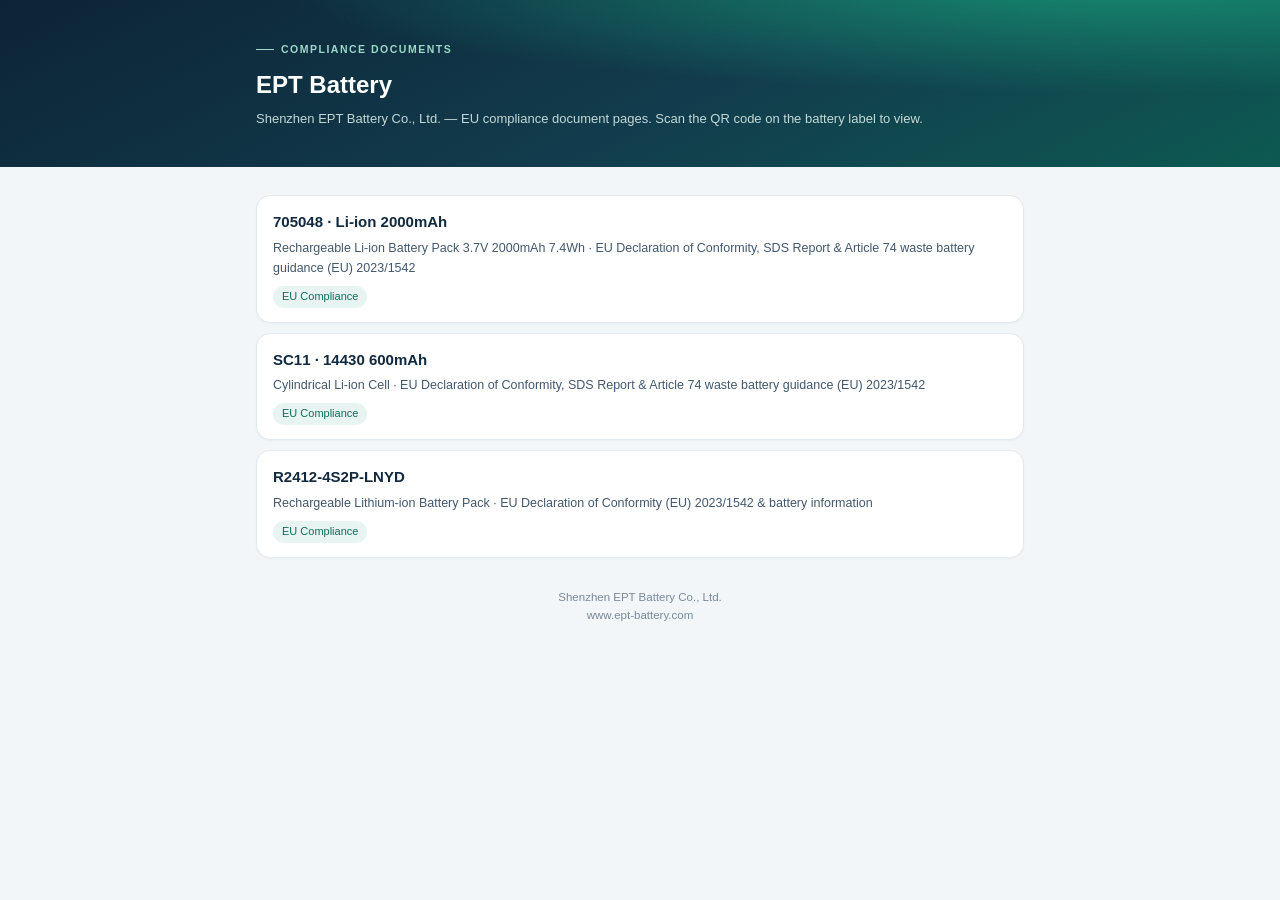
==== index.html @ 3c4393e2 "Add 705048 Li-ion 2000mAh page: index.html" ====
<!DOCTYPE html>
<html lang="en">
<head>
<meta charset="UTF-8">
<meta name="viewport" content="width=device-width, initial-scale=1.0, viewport-fit=cover">
<meta name="format-detection" content="telephone=no">
<title>EPT Battery · Compliance Documents</title>
<meta name="description" content="EU compliance document pages for EPT rechargeable lithium-ion battery packs.">
<style>
  :root{
    --ink:#122a3f; --ink-2:#41586e; --ink-3:#78899a;
    --line:#e3eaf1; --bg:#f2f6f9; --card:#fff;
    --accent:#0d6d5b; --accent-soft:#e8f4f1;
  }
  *{box-sizing:border-box;-webkit-tap-highlight-color:transparent}
  html{-webkit-text-size-adjust:100%}
  body{margin:0;background:var(--bg);color:var(--ink);
    font-family:-apple-system,BlinkMacSystemFont,"Segoe UI","Helvetica Neue",Arial,sans-serif;
    font-size:14.5px;line-height:1.62;-webkit-font-smoothing:antialiased}
  .wrap{max-width:800px;margin:0 auto;padding:0 16px}
  .hero{color:#fff;padding:34px 0 38px;
    background:radial-gradient(120% 120% at 88% -10%, #16896f 0%, rgba(22,137,111,0) 55%),
      linear-gradient(155deg,#0c2436 0%,#123c4d 55%,#0d5a52 100%)}
  .kicker{font-size:10.5px;letter-spacing:1.5px;text-transform:uppercase;color:#9fd8c9;
    font-weight:700;margin-bottom:11px;display:inline-flex;align-items:center;gap:7px}
  .kicker:before{content:"";width:18px;height:1px;background:#9fd8c9}
  .hero h1{margin:0;font-size:24px;line-height:1.3;font-weight:700}
  .hero p{margin:8px 0 0;color:#c3d9d5;font-size:13px}
  section{padding:24px 0 4px}
  .list{display:flex;flex-direction:column;gap:10px;margin-top:4px}
  a.item{display:block;background:var(--card);border:1px solid var(--line);border-radius:14px;
    padding:14px 16px;text-decoration:none;color:inherit;box-shadow:0 1px 2px rgba(18,42,63,.04)}
  a.item .m{font-size:15px;font-weight:700;color:var(--ink)}
  a.item .d{font-size:12.5px;color:var(--ink-2);margin-top:3px}
  a.item .t{display:inline-block;margin-top:8px;font-size:11px;color:var(--accent);
    background:var(--accent-soft);padding:2px 9px;border-radius:999px}
  footer{padding:26px 0 40px;color:var(--ink-3);font-size:11.5px;text-align:center}
</style>
</head>
<body>
<div class="hero"><div class="wrap">
  <div class="kicker">Compliance Documents</div>
  <h1>EPT Battery</h1>
  <p>Shenzhen EPT Battery Co., Ltd. — EU compliance document pages. Scan the QR code on the battery label to view.</p>
</div></div>

<main class="wrap">
  <section>
    <div class="list" id="list"></div>
  </section>
</main>

<footer>Shenzhen EPT Battery Co., Ltd.<br>www.ept-battery.com</footer>

<script>
var DOCS = [
  {slug:'705048-2000mah-3.7v', model:'705048 · Li-ion 2000mAh',
   desc:'Rechargeable Li-ion Battery Pack 3.7V 2000mAh 7.4Wh · EU Declaration of Conformity, SDS Report & Article 74 waste battery guidance (EU) 2023/1542',
   tag:'EU Compliance'},
  {slug:'sc11-14430-600', model:'SC11 · 14430 600mAh',
   desc:'Cylindrical Li-ion Cell · EU Declaration of Conformity, SDS Report & Article 74 waste battery guidance (EU) 2023/1542',
   tag:'EU Compliance'},
  {slug:'r2412-4s2p-lnyd', model:'R2412-4S2P-LNYD',
   desc:'Rechargeable Lithium-ion Battery Pack · EU Declaration of Conformity (EU) 2023/1542 & battery information',
   tag:'EU Compliance'}
];
var list = document.getElementById('list');
DOCS.forEach(function(d){
  var a = document.createElement('a');
  a.className = 'item';
  a.href = d.slug + '/';
  a.innerHTML = '<div class="m">' + d.model + '</div>' +
                '<div class="d">' + d.desc + '</div>' +
                '<span class="t">' + d.tag + '</span>';
  list.appendChild(a);
});
</script>
</body>
</html>
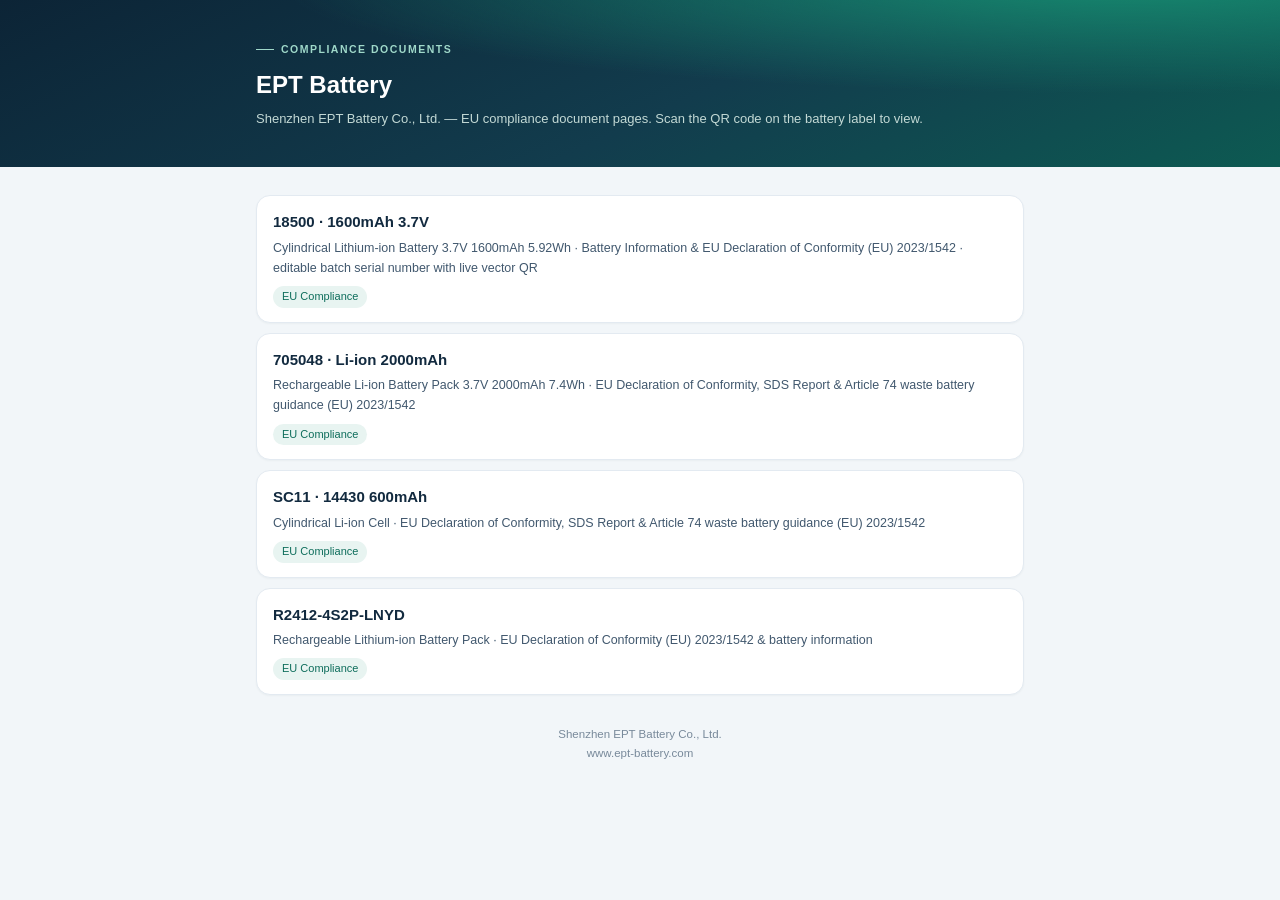
==== commit 65a8ab69: "upload index.html" ====
--- a/index.html
+++ b/index.html
@@ -1,79 +1,83 @@
-<!DOCTYPE html>
-<html lang="en">
-<head>
-<meta charset="UTF-8">
-<meta name="viewport" content="width=device-width, initial-scale=1.0, viewport-fit=cover">
-<meta name="format-detection" content="telephone=no">
-<title>EPT Battery · Compliance Documents</title>
-<meta name="description" content="EU compliance document pages for EPT rechargeable lithium-ion battery packs.">
-<style>
-  :root{
-    --ink:#122a3f; --ink-2:#41586e; --ink-3:#78899a;
-    --line:#e3eaf1; --bg:#f2f6f9; --card:#fff;
-    --accent:#0d6d5b; --accent-soft:#e8f4f1;
-  }
-  *{box-sizing:border-box;-webkit-tap-highlight-color:transparent}
-  html{-webkit-text-size-adjust:100%}
-  body{margin:0;background:var(--bg);color:var(--ink);
-    font-family:-apple-system,BlinkMacSystemFont,"Segoe UI","Helvetica Neue",Arial,sans-serif;
-    font-size:14.5px;line-height:1.62;-webkit-font-smoothing:antialiased}
-  .wrap{max-width:800px;margin:0 auto;padding:0 16px}
-  .hero{color:#fff;padding:34px 0 38px;
-    background:radial-gradient(120% 120% at 88% -10%, #16896f 0%, rgba(22,137,111,0) 55%),
-      linear-gradient(155deg,#0c2436 0%,#123c4d 55%,#0d5a52 100%)}
-  .kicker{font-size:10.5px;letter-spacing:1.5px;text-transform:uppercase;color:#9fd8c9;
-    font-weight:700;margin-bottom:11px;display:inline-flex;align-items:center;gap:7px}
-  .kicker:before{content:"";width:18px;height:1px;background:#9fd8c9}
-  .hero h1{margin:0;font-size:24px;line-height:1.3;font-weight:700}
-  .hero p{margin:8px 0 0;color:#c3d9d5;font-size:13px}
-  section{padding:24px 0 4px}
-  .list{display:flex;flex-direction:column;gap:10px;margin-top:4px}
-  a.item{display:block;background:var(--card);border:1px solid var(--line);border-radius:14px;
-    padding:14px 16px;text-decoration:none;color:inherit;box-shadow:0 1px 2px rgba(18,42,63,.04)}
-  a.item .m{font-size:15px;font-weight:700;color:var(--ink)}
-  a.item .d{font-size:12.5px;color:var(--ink-2);margin-top:3px}
-  a.item .t{display:inline-block;margin-top:8px;font-size:11px;color:var(--accent);
-    background:var(--accent-soft);padding:2px 9px;border-radius:999px}
-  footer{padding:26px 0 40px;color:var(--ink-3);font-size:11.5px;text-align:center}
-</style>
-</head>
-<body>
-<div class="hero"><div class="wrap">
-  <div class="kicker">Compliance Documents</div>
-  <h1>EPT Battery</h1>
-  <p>Shenzhen EPT Battery Co., Ltd. — EU compliance document pages. Scan the QR code on the battery label to view.</p>
-</div></div>
-
-<main class="wrap">
-  <section>
-    <div class="list" id="list"></div>
-  </section>
-</main>
-
-<footer>Shenzhen EPT Battery Co., Ltd.<br>www.ept-battery.com</footer>
-
-<script>
-var DOCS = [
-  {slug:'705048-2000mah-3.7v', model:'705048 · Li-ion 2000mAh',
-   desc:'Rechargeable Li-ion Battery Pack 3.7V 2000mAh 7.4Wh · EU Declaration of Conformity, SDS Report & Article 74 waste battery guidance (EU) 2023/1542',
-   tag:'EU Compliance'},
-  {slug:'sc11-14430-600', model:'SC11 · 14430 600mAh',
-   desc:'Cylindrical Li-ion Cell · EU Declaration of Conformity, SDS Report & Article 74 waste battery guidance (EU) 2023/1542',
-   tag:'EU Compliance'},
-  {slug:'r2412-4s2p-lnyd', model:'R2412-4S2P-LNYD',
-   desc:'Rechargeable Lithium-ion Battery Pack · EU Declaration of Conformity (EU) 2023/1542 & battery information',
-   tag:'EU Compliance'}
-];
-var list = document.getElementById('list');
-DOCS.forEach(function(d){
-  var a = document.createElement('a');
-  a.className = 'item';
-  a.href = d.slug + '/';
-  a.innerHTML = '<div class="m">' + d.model + '</div>' +
-                '<div class="d">' + d.desc + '</div>' +
-                '<span class="t">' + d.tag + '</span>';
-  list.appendChild(a);
-});
-</script>
-</body>
-</html>
+<!DOCTYPE html>
+<html lang="en">
+<head>
+<meta charset="UTF-8">
+<meta name="viewport" content="width=device-width, initial-scale=1.0, viewport-fit=cover">
+<meta name="format-detection" content="telephone=no">
+<title>EPT Battery · Compliance Documents</title>
+<meta name="description" content="EU compliance document pages for EPT rechargeable lithium-ion battery packs.">
+<style>
+  :root{
+    --ink:#122a3f; --ink-2:#41586e; --ink-3:#78899a;
+    --line:#e3eaf1; --bg:#f2f6f9; --card:#fff;
+    --accent:#0d6d5b; --accent-soft:#e8f4f1;
+  }
+  *{box-sizing:border-box;-webkit-tap-highlight-color:transparent}
+  html{-webkit-text-size-adjust:100%}
+  body{margin:0;background:var(--bg);color:var(--ink);
+    font-family:-apple-system,BlinkMacSystemFont,"Segoe UI","Helvetica Neue",Arial,sans-serif;
+    font-size:14.5px;line-height:1.62;-webkit-font-smoothing:antialiased}
+  .wrap{max-width:800px;margin:0 auto;padding:0 16px}
+  .hero{color:#fff;padding:34px 0 38px;
+    background:radial-gradient(120% 120% at 88% -10%, #16896f 0%, rgba(22,137,111,0) 55%),
+      linear-gradient(155deg,#0c2436 0%,#123c4d 55%,#0d5a52 100%)}
+  .kicker{font-size:10.5px;letter-spacing:1.5px;text-transform:uppercase;color:#9fd8c9;
+    font-weight:700;margin-bottom:11px;display:inline-flex;align-items:center;gap:7px}
+  .kicker:before{content:"";width:18px;height:1px;background:#9fd8c9}
+  .hero h1{margin:0;font-size:24px;line-height:1.3;font-weight:700}
+  .hero p{margin:8px 0 0;color:#c3d9d5;font-size:13px}
+  section{padding:24px 0 4px}
+  .list{display:flex;flex-direction:column;gap:10px;margin-top:4px}
+  a.item{display:block;background:var(--card);border:1px solid var(--line);border-radius:14px;
+    padding:14px 16px;text-decoration:none;color:inherit;box-shadow:0 1px 2px rgba(18,42,63,.04)}
+  a.item .m{font-size:15px;font-weight:700;color:var(--ink)}
+  a.item .d{font-size:12.5px;color:var(--ink-2);margin-top:3px}
+  a.item .t{display:inline-block;margin-top:8px;font-size:11px;color:var(--accent);
+    background:var(--accent-soft);padding:2px 9px;border-radius:999px}
+  footer{padding:26px 0 40px;color:var(--ink-3);font-size:11.5px;text-align:center}
+</style>
+</head>
+<body>
+<div class="hero"><div class="wrap">
+  <div class="kicker">Compliance Documents</div>
+  <h1>EPT Battery</h1>
+  <p>Shenzhen EPT Battery Co., Ltd. — EU compliance document pages. Scan the QR code on the battery label to view.</p>
+</div></div>
+
+<main class="wrap">
+  <section>
+    <div class="list" id="list"></div>
+  </section>
+</main>
+
+<footer>Shenzhen EPT Battery Co., Ltd.<br>www.ept-battery.com</footer>
+
+<script>
+var DOCS = [
+  {slug:'18500-1600mah-3.7v', model:'18500 · 1600mAh 3.7V',
+   desc:'Cylindrical Lithium-ion Battery 3.7V 1600mAh 5.92Wh · Battery Information & EU Declaration of Conformity (EU) 2023/1542 · editable batch serial number with live vector QR',
+   tag:'EU Compliance'},
+
+  {slug:'705048-2000mah-3.7v', model:'705048 · Li-ion 2000mAh',
+   desc:'Rechargeable Li-ion Battery Pack 3.7V 2000mAh 7.4Wh · EU Declaration of Conformity, SDS Report & Article 74 waste battery guidance (EU) 2023/1542',
+   tag:'EU Compliance'},
+  {slug:'sc11-14430-600', model:'SC11 · 14430 600mAh',
+   desc:'Cylindrical Li-ion Cell · EU Declaration of Conformity, SDS Report & Article 74 waste battery guidance (EU) 2023/1542',
+   tag:'EU Compliance'},
+  {slug:'r2412-4s2p-lnyd', model:'R2412-4S2P-LNYD',
+   desc:'Rechargeable Lithium-ion Battery Pack · EU Declaration of Conformity (EU) 2023/1542 & battery information',
+   tag:'EU Compliance'}
+];
+var list = document.getElementById('list');
+DOCS.forEach(function(d){
+  var a = document.createElement('a');
+  a.className = 'item';
+  a.href = d.slug + '/';
+  a.innerHTML = '<div class="m">' + d.model + '</div>' +
+                '<div class="d">' + d.desc + '</div>' +
+                '<span class="t">' + d.tag + '</span>';
+  list.appendChild(a);
+});
+</script>
+</body>
+</html>
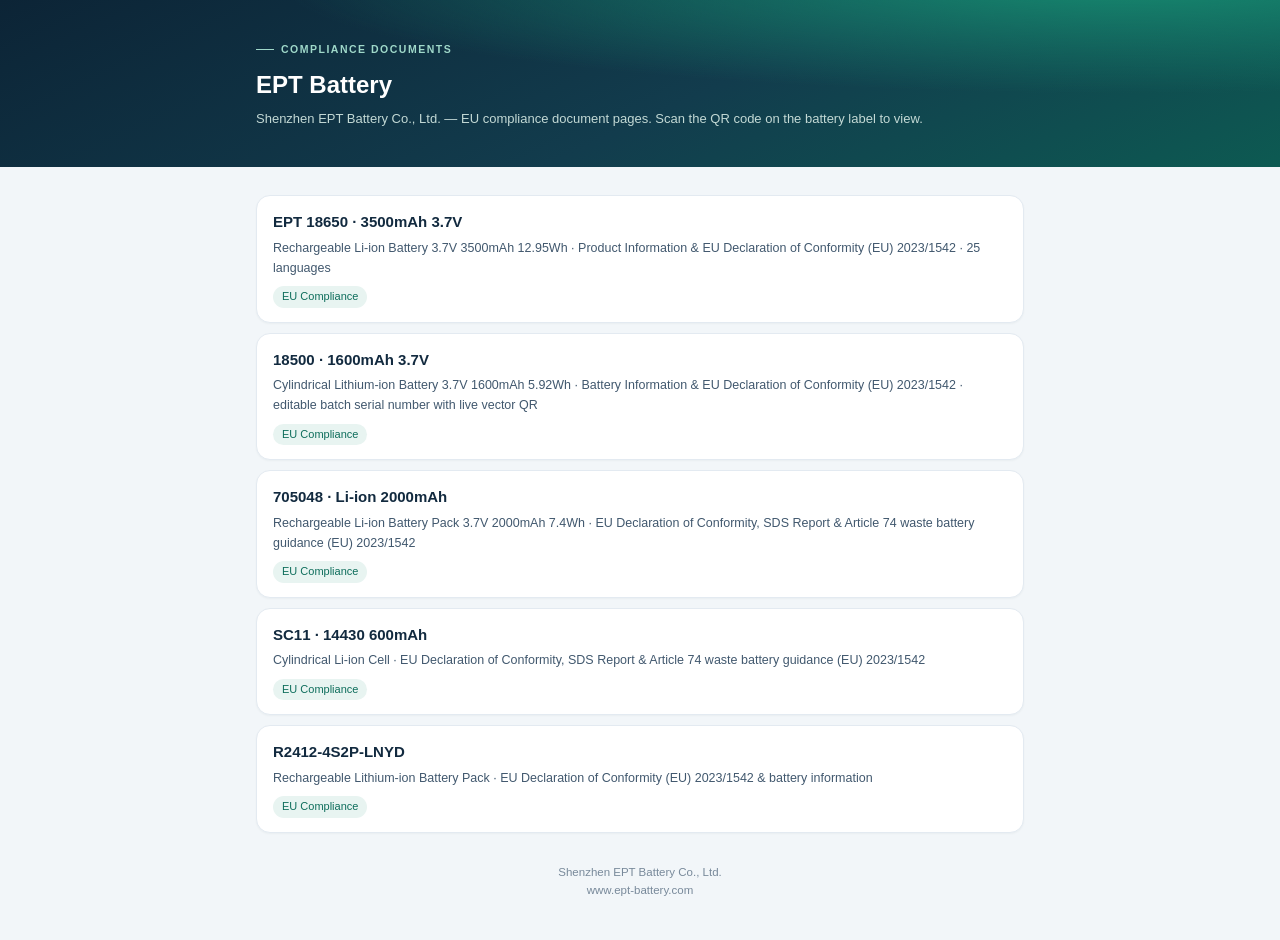
==== commit d3aee8b4: "Update index: add EPT 18650 3500mAh entry" ====
--- a/index.html
+++ b/index.html
@@ -1,83 +1,87 @@
-<!DOCTYPE html>
-<html lang="en">
-<head>
-<meta charset="UTF-8">
-<meta name="viewport" content="width=device-width, initial-scale=1.0, viewport-fit=cover">
-<meta name="format-detection" content="telephone=no">
-<title>EPT Battery · Compliance Documents</title>
-<meta name="description" content="EU compliance document pages for EPT rechargeable lithium-ion battery packs.">
-<style>
-  :root{
-    --ink:#122a3f; --ink-2:#41586e; --ink-3:#78899a;
-    --line:#e3eaf1; --bg:#f2f6f9; --card:#fff;
-    --accent:#0d6d5b; --accent-soft:#e8f4f1;
-  }
-  *{box-sizing:border-box;-webkit-tap-highlight-color:transparent}
-  html{-webkit-text-size-adjust:100%}
-  body{margin:0;background:var(--bg);color:var(--ink);
-    font-family:-apple-system,BlinkMacSystemFont,"Segoe UI","Helvetica Neue",Arial,sans-serif;
-    font-size:14.5px;line-height:1.62;-webkit-font-smoothing:antialiased}
-  .wrap{max-width:800px;margin:0 auto;padding:0 16px}
-  .hero{color:#fff;padding:34px 0 38px;
-    background:radial-gradient(120% 120% at 88% -10%, #16896f 0%, rgba(22,137,111,0) 55%),
-      linear-gradient(155deg,#0c2436 0%,#123c4d 55%,#0d5a52 100%)}
-  .kicker{font-size:10.5px;letter-spacing:1.5px;text-transform:uppercase;color:#9fd8c9;
-    font-weight:700;margin-bottom:11px;display:inline-flex;align-items:center;gap:7px}
-  .kicker:before{content:"";width:18px;height:1px;background:#9fd8c9}
-  .hero h1{margin:0;font-size:24px;line-height:1.3;font-weight:700}
-  .hero p{margin:8px 0 0;color:#c3d9d5;font-size:13px}
-  section{padding:24px 0 4px}
-  .list{display:flex;flex-direction:column;gap:10px;margin-top:4px}
-  a.item{display:block;background:var(--card);border:1px solid var(--line);border-radius:14px;
-    padding:14px 16px;text-decoration:none;color:inherit;box-shadow:0 1px 2px rgba(18,42,63,.04)}
-  a.item .m{font-size:15px;font-weight:700;color:var(--ink)}
-  a.item .d{font-size:12.5px;color:var(--ink-2);margin-top:3px}
-  a.item .t{display:inline-block;margin-top:8px;font-size:11px;color:var(--accent);
-    background:var(--accent-soft);padding:2px 9px;border-radius:999px}
-  footer{padding:26px 0 40px;color:var(--ink-3);font-size:11.5px;text-align:center}
-</style>
-</head>
-<body>
-<div class="hero"><div class="wrap">
-  <div class="kicker">Compliance Documents</div>
-  <h1>EPT Battery</h1>
-  <p>Shenzhen EPT Battery Co., Ltd. — EU compliance document pages. Scan the QR code on the battery label to view.</p>
-</div></div>
-
-<main class="wrap">
-  <section>
-    <div class="list" id="list"></div>
-  </section>
-</main>
-
-<footer>Shenzhen EPT Battery Co., Ltd.<br>www.ept-battery.com</footer>
-
-<script>
-var DOCS = [
-  {slug:'18500-1600mah-3.7v', model:'18500 · 1600mAh 3.7V',
-   desc:'Cylindrical Lithium-ion Battery 3.7V 1600mAh 5.92Wh · Battery Information & EU Declaration of Conformity (EU) 2023/1542 · editable batch serial number with live vector QR',
-   tag:'EU Compliance'},
-
-  {slug:'705048-2000mah-3.7v', model:'705048 · Li-ion 2000mAh',
-   desc:'Rechargeable Li-ion Battery Pack 3.7V 2000mAh 7.4Wh · EU Declaration of Conformity, SDS Report & Article 74 waste battery guidance (EU) 2023/1542',
-   tag:'EU Compliance'},
-  {slug:'sc11-14430-600', model:'SC11 · 14430 600mAh',
-   desc:'Cylindrical Li-ion Cell · EU Declaration of Conformity, SDS Report & Article 74 waste battery guidance (EU) 2023/1542',
-   tag:'EU Compliance'},
-  {slug:'r2412-4s2p-lnyd', model:'R2412-4S2P-LNYD',
-   desc:'Rechargeable Lithium-ion Battery Pack · EU Declaration of Conformity (EU) 2023/1542 & battery information',
-   tag:'EU Compliance'}
-];
-var list = document.getElementById('list');
-DOCS.forEach(function(d){
-  var a = document.createElement('a');
-  a.className = 'item';
-  a.href = d.slug + '/';
-  a.innerHTML = '<div class="m">' + d.model + '</div>' +
-                '<div class="d">' + d.desc + '</div>' +
-                '<span class="t">' + d.tag + '</span>';
-  list.appendChild(a);
-});
-</script>
-</body>
-</html>
+<!DOCTYPE html>
+<html lang="en">
+<head>
+<meta charset="UTF-8">
+<meta name="viewport" content="width=device-width, initial-scale=1.0, viewport-fit=cover">
+<meta name="format-detection" content="telephone=no">
+<title>EPT Battery · Compliance Documents</title>
+<meta name="description" content="EU compliance document pages for EPT rechargeable lithium-ion battery packs.">
+<style>
+  :root{
+    --ink:#122a3f; --ink-2:#41586e; --ink-3:#78899a;
+    --line:#e3eaf1; --bg:#f2f6f9; --card:#fff;
+    --accent:#0d6d5b; --accent-soft:#e8f4f1;
+  }
+  *{box-sizing:border-box;-webkit-tap-highlight-color:transparent}
+  html{-webkit-text-size-adjust:100%}
+  body{margin:0;background:var(--bg);color:var(--ink);
+    font-family:-apple-system,BlinkMacSystemFont,"Segoe UI","Helvetica Neue",Arial,sans-serif;
+    font-size:14.5px;line-height:1.62;-webkit-font-smoothing:antialiased}
+  .wrap{max-width:800px;margin:0 auto;padding:0 16px}
+  .hero{color:#fff;padding:34px 0 38px;
+    background:radial-gradient(120% 120% at 88% -10%, #16896f 0%, rgba(22,137,111,0) 55%),
+      linear-gradient(155deg,#0c2436 0%,#123c4d 55%,#0d5a52 100%)}
+  .kicker{font-size:10.5px;letter-spacing:1.5px;text-transform:uppercase;color:#9fd8c9;
+    font-weight:700;margin-bottom:11px;display:inline-flex;align-items:center;gap:7px}
+  .kicker:before{content:"";width:18px;height:1px;background:#9fd8c9}
+  .hero h1{margin:0;font-size:24px;line-height:1.3;font-weight:700}
+  .hero p{margin:8px 0 0;color:#c3d9d5;font-size:13px}
+  section{padding:24px 0 4px}
+  .list{display:flex;flex-direction:column;gap:10px;margin-top:4px}
+  a.item{display:block;background:var(--card);border:1px solid var(--line);border-radius:14px;
+    padding:14px 16px;text-decoration:none;color:inherit;box-shadow:0 1px 2px rgba(18,42,63,.04)}
+  a.item .m{font-size:15px;font-weight:700;color:var(--ink)}
+  a.item .d{font-size:12.5px;color:var(--ink-2);margin-top:3px}
+  a.item .t{display:inline-block;margin-top:8px;font-size:11px;color:var(--accent);
+    background:var(--accent-soft);padding:2px 9px;border-radius:999px}
+  footer{padding:26px 0 40px;color:var(--ink-3);font-size:11.5px;text-align:center}
+</style>
+</head>
+<body>
+<div class="hero"><div class="wrap">
+  <div class="kicker">Compliance Documents</div>
+  <h1>EPT Battery</h1>
+  <p>Shenzhen EPT Battery Co., Ltd. — EU compliance document pages. Scan the QR code on the battery label to view.</p>
+</div></div>
+
+<main class="wrap">
+  <section>
+    <div class="list" id="list"></div>
+  </section>
+</main>
+
+<footer>Shenzhen EPT Battery Co., Ltd.<br>www.ept-battery.com</footer>
+
+<script>
+var DOCS = [
+  {slug:'18650-3500mah-3.7v', model:'EPT 18650 · 3500mAh 3.7V',
+   desc:'Rechargeable Li-ion Battery 3.7V 3500mAh 12.95Wh · Product Information & EU Declaration of Conformity (EU) 2023/1542 · 25 languages',
+   tag:'EU Compliance'},
+
+  {slug:'18500-1600mah-3.7v', model:'18500 · 1600mAh 3.7V',
+   desc:'Cylindrical Lithium-ion Battery 3.7V 1600mAh 5.92Wh · Battery Information & EU Declaration of Conformity (EU) 2023/1542 · editable batch serial number with live vector QR',
+   tag:'EU Compliance'},
+
+  {slug:'705048-2000mah-3.7v', model:'705048 · Li-ion 2000mAh',
+   desc:'Rechargeable Li-ion Battery Pack 3.7V 2000mAh 7.4Wh · EU Declaration of Conformity, SDS Report & Article 74 waste battery guidance (EU) 2023/1542',
+   tag:'EU Compliance'},
+  {slug:'sc11-14430-600', model:'SC11 · 14430 600mAh',
+   desc:'Cylindrical Li-ion Cell · EU Declaration of Conformity, SDS Report & Article 74 waste battery guidance (EU) 2023/1542',
+   tag:'EU Compliance'},
+  {slug:'r2412-4s2p-lnyd', model:'R2412-4S2P-LNYD',
+   desc:'Rechargeable Lithium-ion Battery Pack · EU Declaration of Conformity (EU) 2023/1542 & battery information',
+   tag:'EU Compliance'}
+];
+var list = document.getElementById('list');
+DOCS.forEach(function(d){
+  var a = document.createElement('a');
+  a.className = 'item';
+  a.href = d.slug + '/';
+  a.innerHTML = '<div class="m">' + d.model + '</div>' +
+                '<div class="d">' + d.desc + '</div>' +
+                '<span class="t">' + d.tag + '</span>';
+  list.appendChild(a);
+});
+</script>
+</body>
+</html>
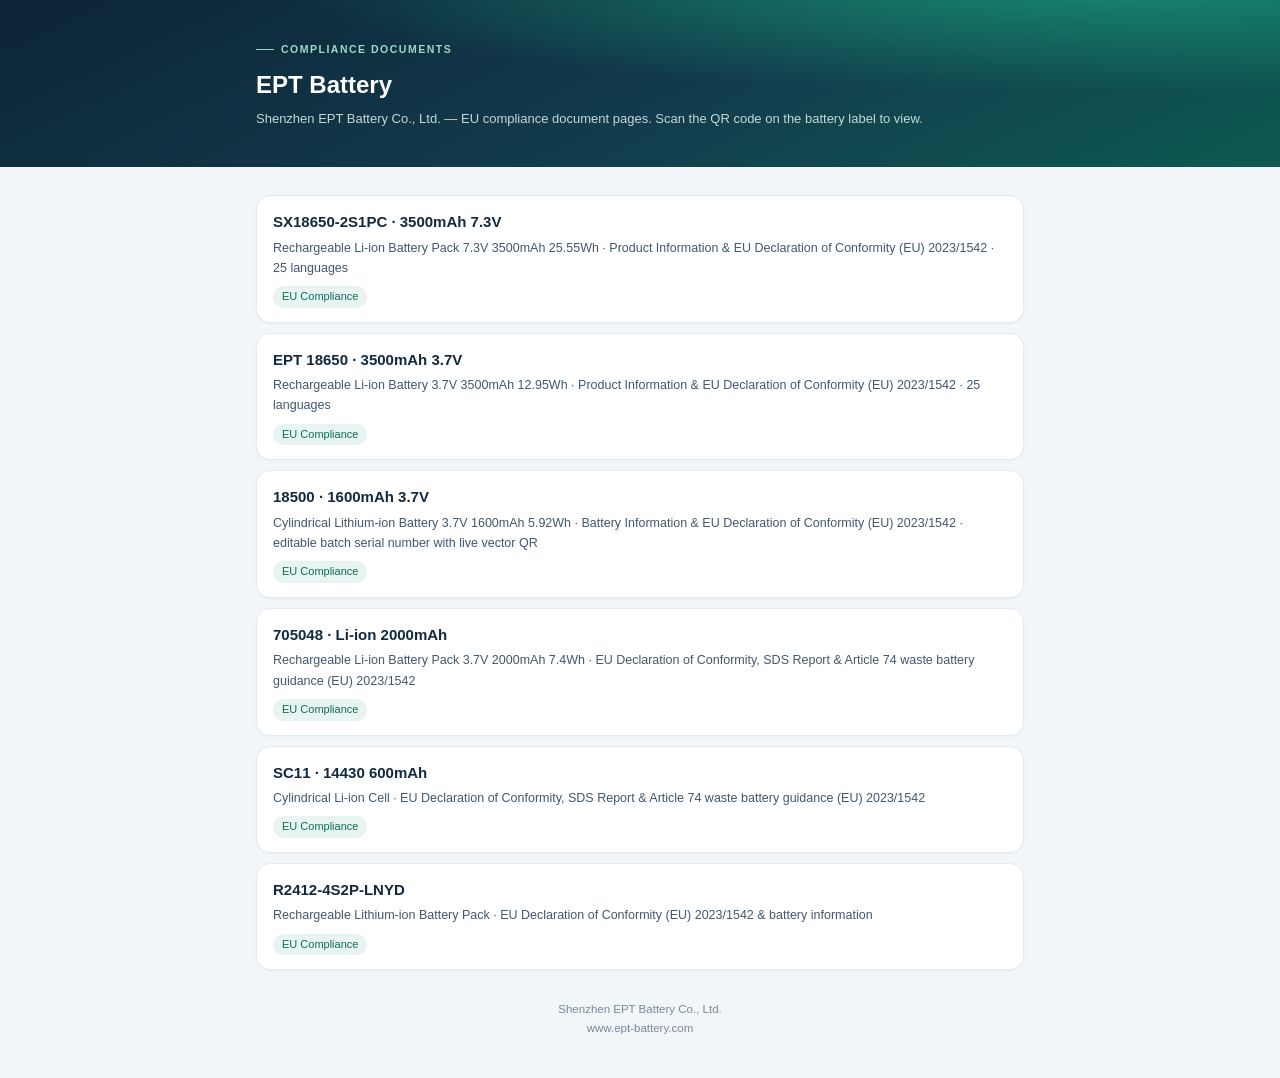
==== commit 28652dbb: "Update index: add SX18650-2S1PC 3500mAh 7.3V entry" ====
--- a/index.html
+++ b/index.html
@@ -54,6 +54,10 @@
 
 <script>
 var DOCS = [
+  {slug:'sx18650-2s1pc-7.3v', model:'SX18650-2S1PC · 3500mAh 7.3V',
+   desc:'Rechargeable Li-ion Battery Pack 7.3V 3500mAh 25.55Wh · Product Information & EU Declaration of Conformity (EU) 2023/1542 · 25 languages',
+   tag:'EU Compliance'},
+
   {slug:'18650-3500mah-3.7v', model:'EPT 18650 · 3500mAh 3.7V',
    desc:'Rechargeable Li-ion Battery 3.7V 3500mAh 12.95Wh · Product Information & EU Declaration of Conformity (EU) 2023/1542 · 25 languages',
    tag:'EU Compliance'},
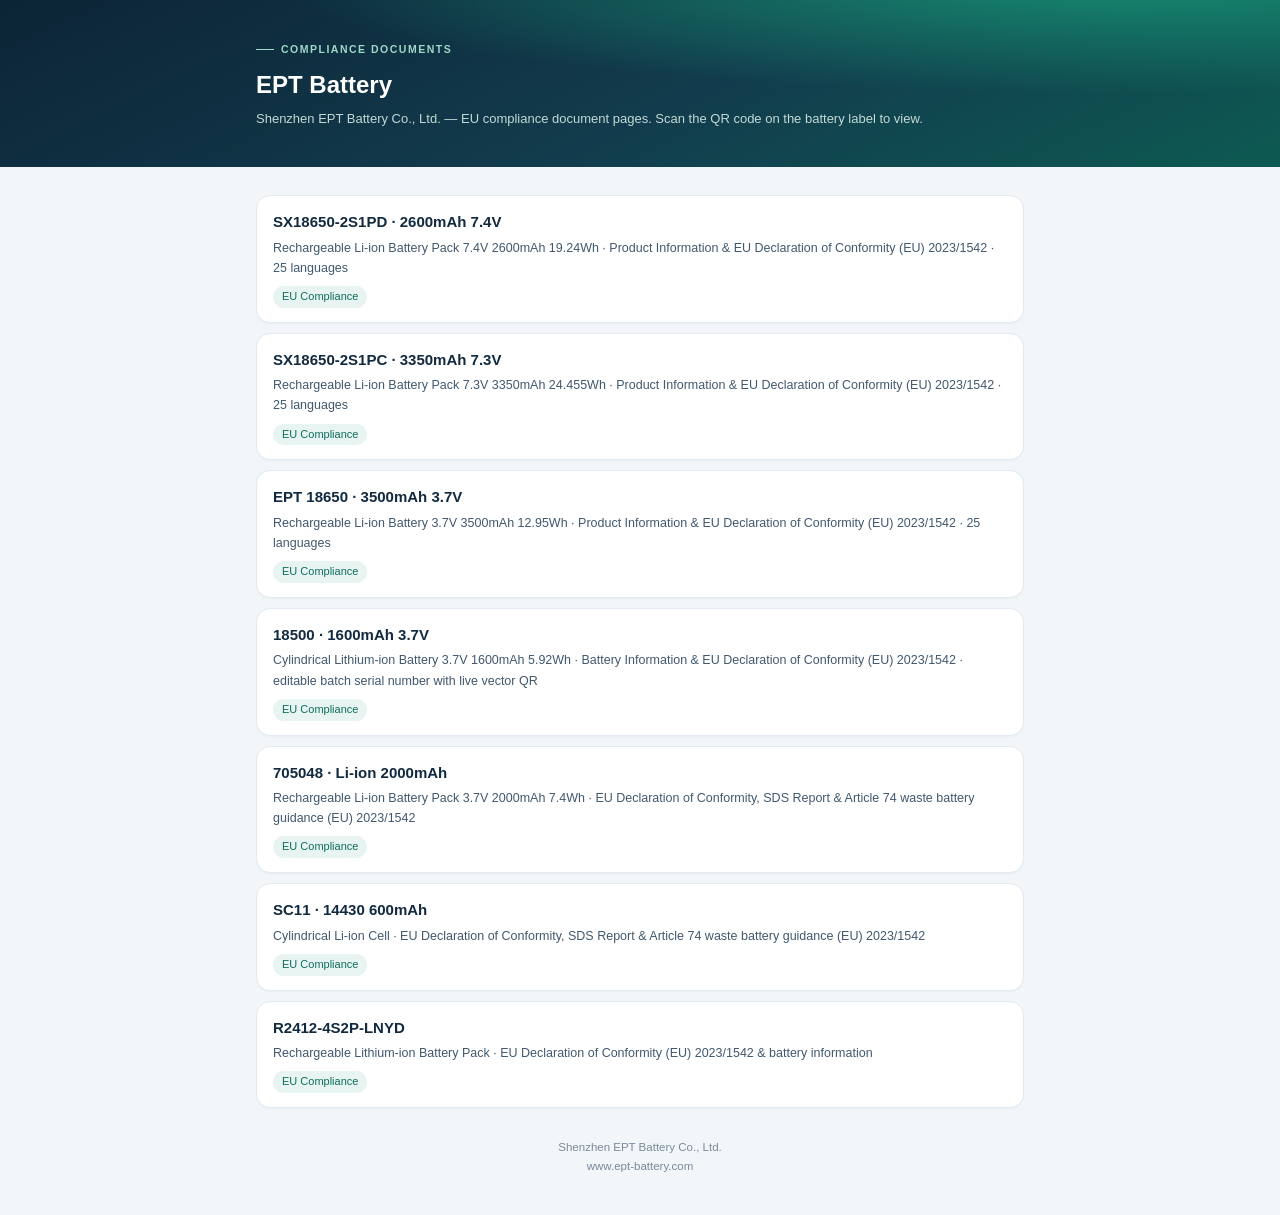
==== commit 8d0ad408: "Update index: add SX18650-2S1PD, refresh 2S1PC values" ====
--- a/index.html
+++ b/index.html
@@ -54,8 +54,12 @@
 
 <script>
 var DOCS = [
-  {slug:'sx18650-2s1pc-7.3v', model:'SX18650-2S1PC · 3500mAh 7.3V',
-   desc:'Rechargeable Li-ion Battery Pack 7.3V 3500mAh 25.55Wh · Product Information & EU Declaration of Conformity (EU) 2023/1542 · 25 languages',
+  {slug:'sx18650-2s1pd-7.4v', model:'SX18650-2S1PD · 2600mAh 7.4V',
+   desc:'Rechargeable Li-ion Battery Pack 7.4V 2600mAh 19.24Wh · Product Information & EU Declaration of Conformity (EU) 2023/1542 · 25 languages',
+   tag:'EU Compliance'},
+
+  {slug:'sx18650-2s1pc-7.3v', model:'SX18650-2S1PC · 3350mAh 7.3V',
+   desc:'Rechargeable Li-ion Battery Pack 7.3V 3350mAh 24.455Wh · Product Information & EU Declaration of Conformity (EU) 2023/1542 · 25 languages',
    tag:'EU Compliance'},
 
   {slug:'18650-3500mah-3.7v', model:'EPT 18650 · 3500mAh 3.7V',
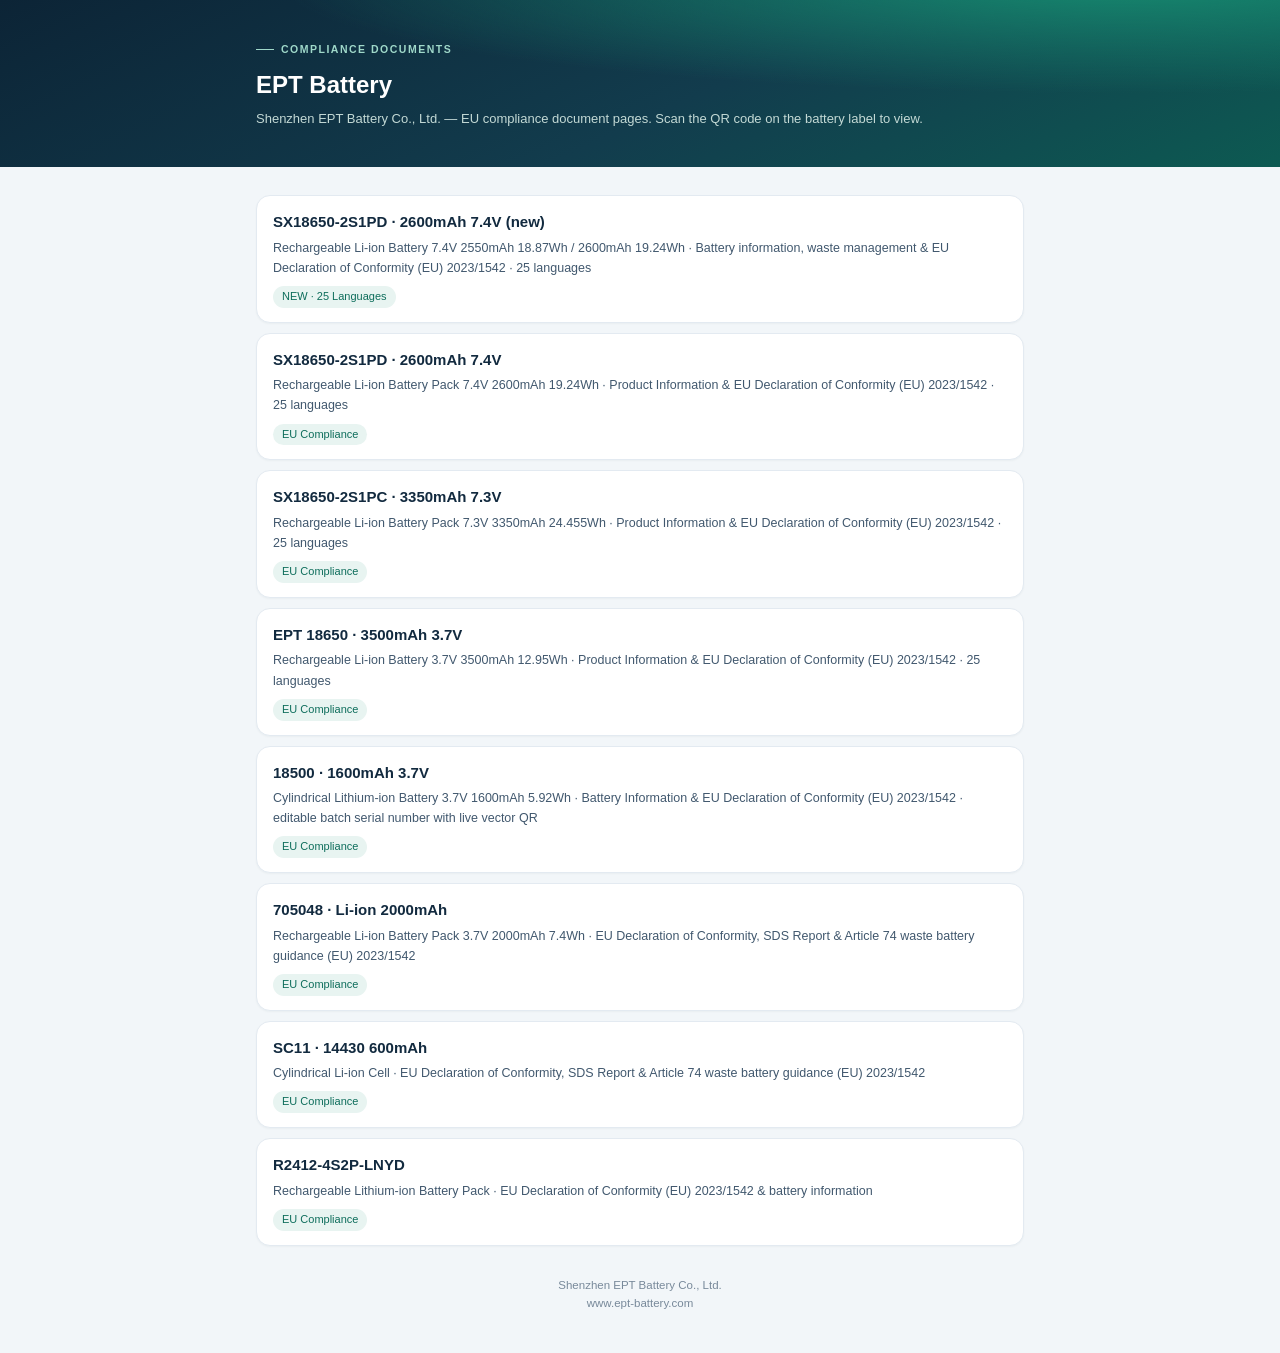
==== commit db3a534d: "Add new 25-language QR page for SX18650-2S1PD 2600mAh" ====
--- a/index.html
+++ b/index.html
@@ -54,6 +54,10 @@
 
 <script>
 var DOCS = [
+  {slug:'sx18650-2s1pd-2600mah', model:'SX18650-2S1PD · 2600mAh 7.4V (new)',
+   desc:'Rechargeable Li-ion Battery 7.4V 2550mAh 18.87Wh / 2600mAh 19.24Wh · Battery information, waste management & EU Declaration of Conformity (EU) 2023/1542 · 25 languages',
+   tag:'NEW · 25 Languages'},
+
   {slug:'sx18650-2s1pd-7.4v', model:'SX18650-2S1PD · 2600mAh 7.4V',
    desc:'Rechargeable Li-ion Battery Pack 7.4V 2600mAh 19.24Wh · Product Information & EU Declaration of Conformity (EU) 2023/1542 · 25 languages',
    tag:'EU Compliance'},
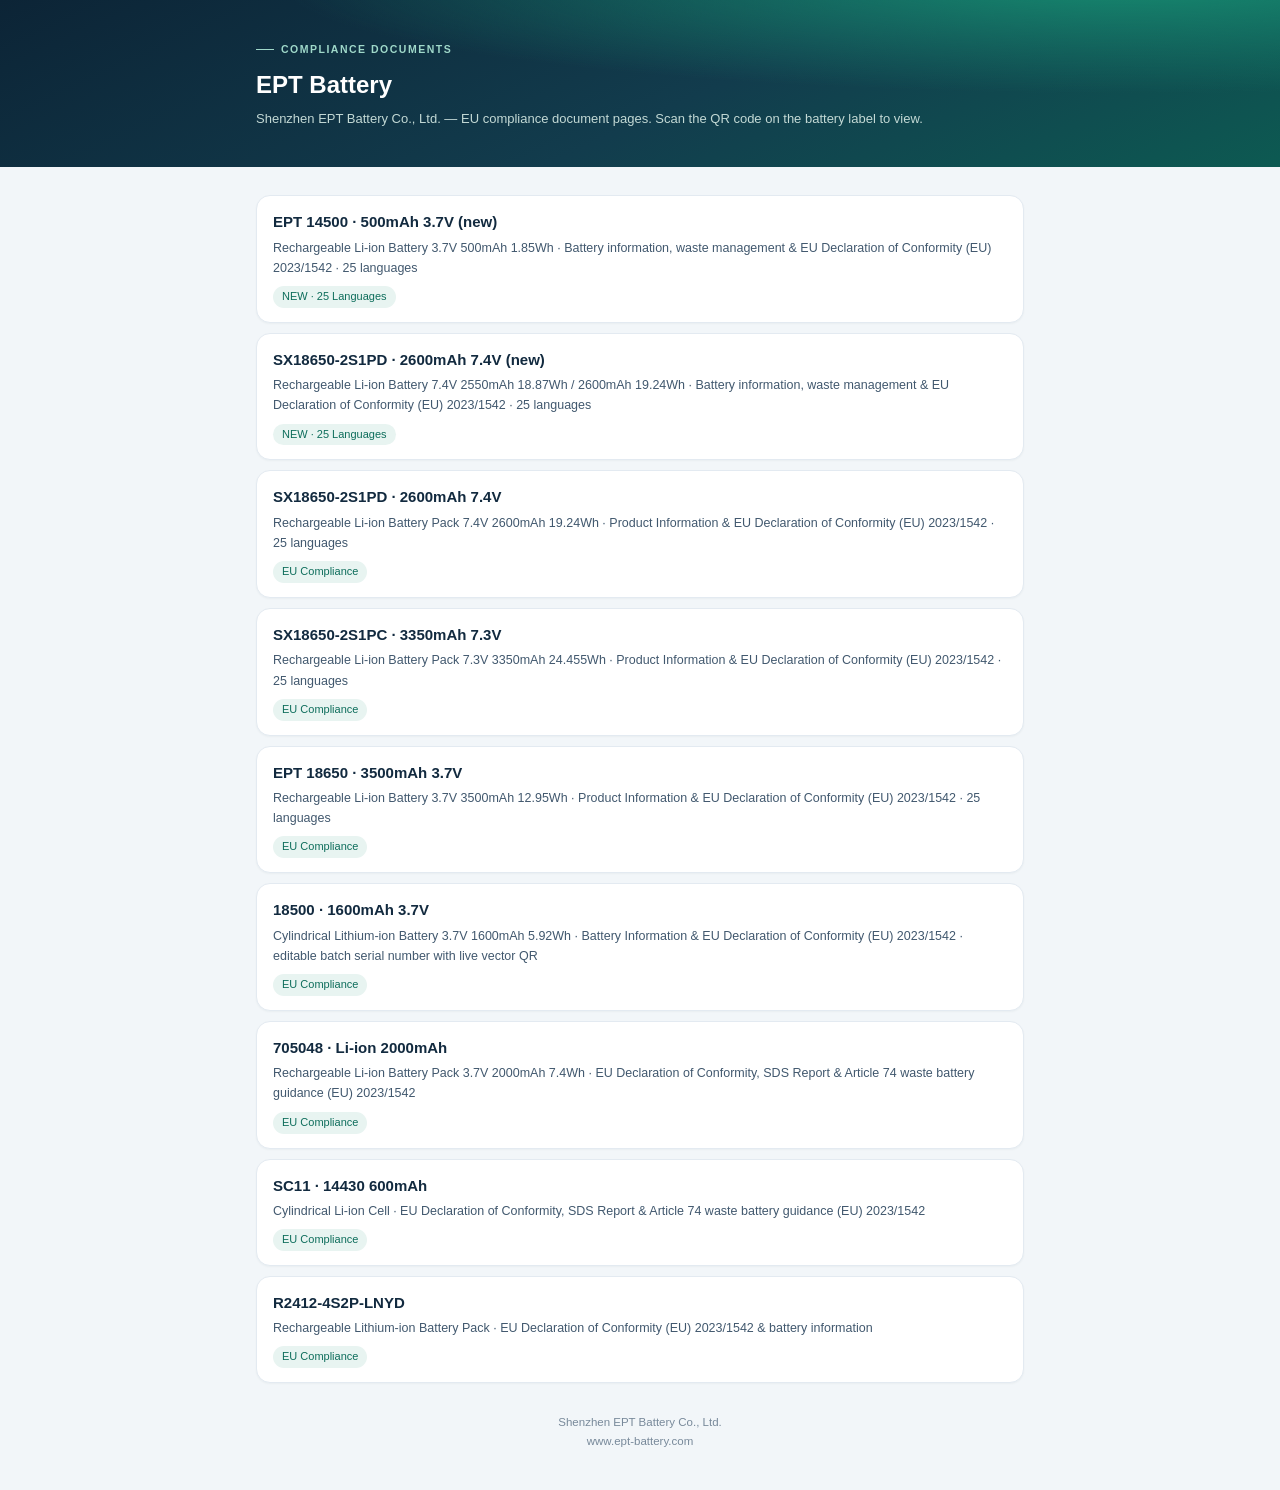
==== commit 8d52df0e: "Add 14500-500mAh 3.7V to model list" ====
--- a/index.html
+++ b/index.html
@@ -54,6 +54,10 @@
 
 <script>
 var DOCS = [
+  {slug:'14500-500mah-3.7v', model:'EPT 14500 · 500mAh 3.7V (new)',
+   desc:'Rechargeable Li-ion Battery 3.7V 500mAh 1.85Wh · Battery information, waste management & EU Declaration of Conformity (EU) 2023/1542 · 25 languages',
+   tag:'NEW · 25 Languages'},
+
   {slug:'sx18650-2s1pd-2600mah', model:'SX18650-2S1PD · 2600mAh 7.4V (new)',
    desc:'Rechargeable Li-ion Battery 7.4V 2550mAh 18.87Wh / 2600mAh 19.24Wh · Battery information, waste management & EU Declaration of Conformity (EU) 2023/1542 · 25 languages',
    tag:'NEW · 25 Languages'},
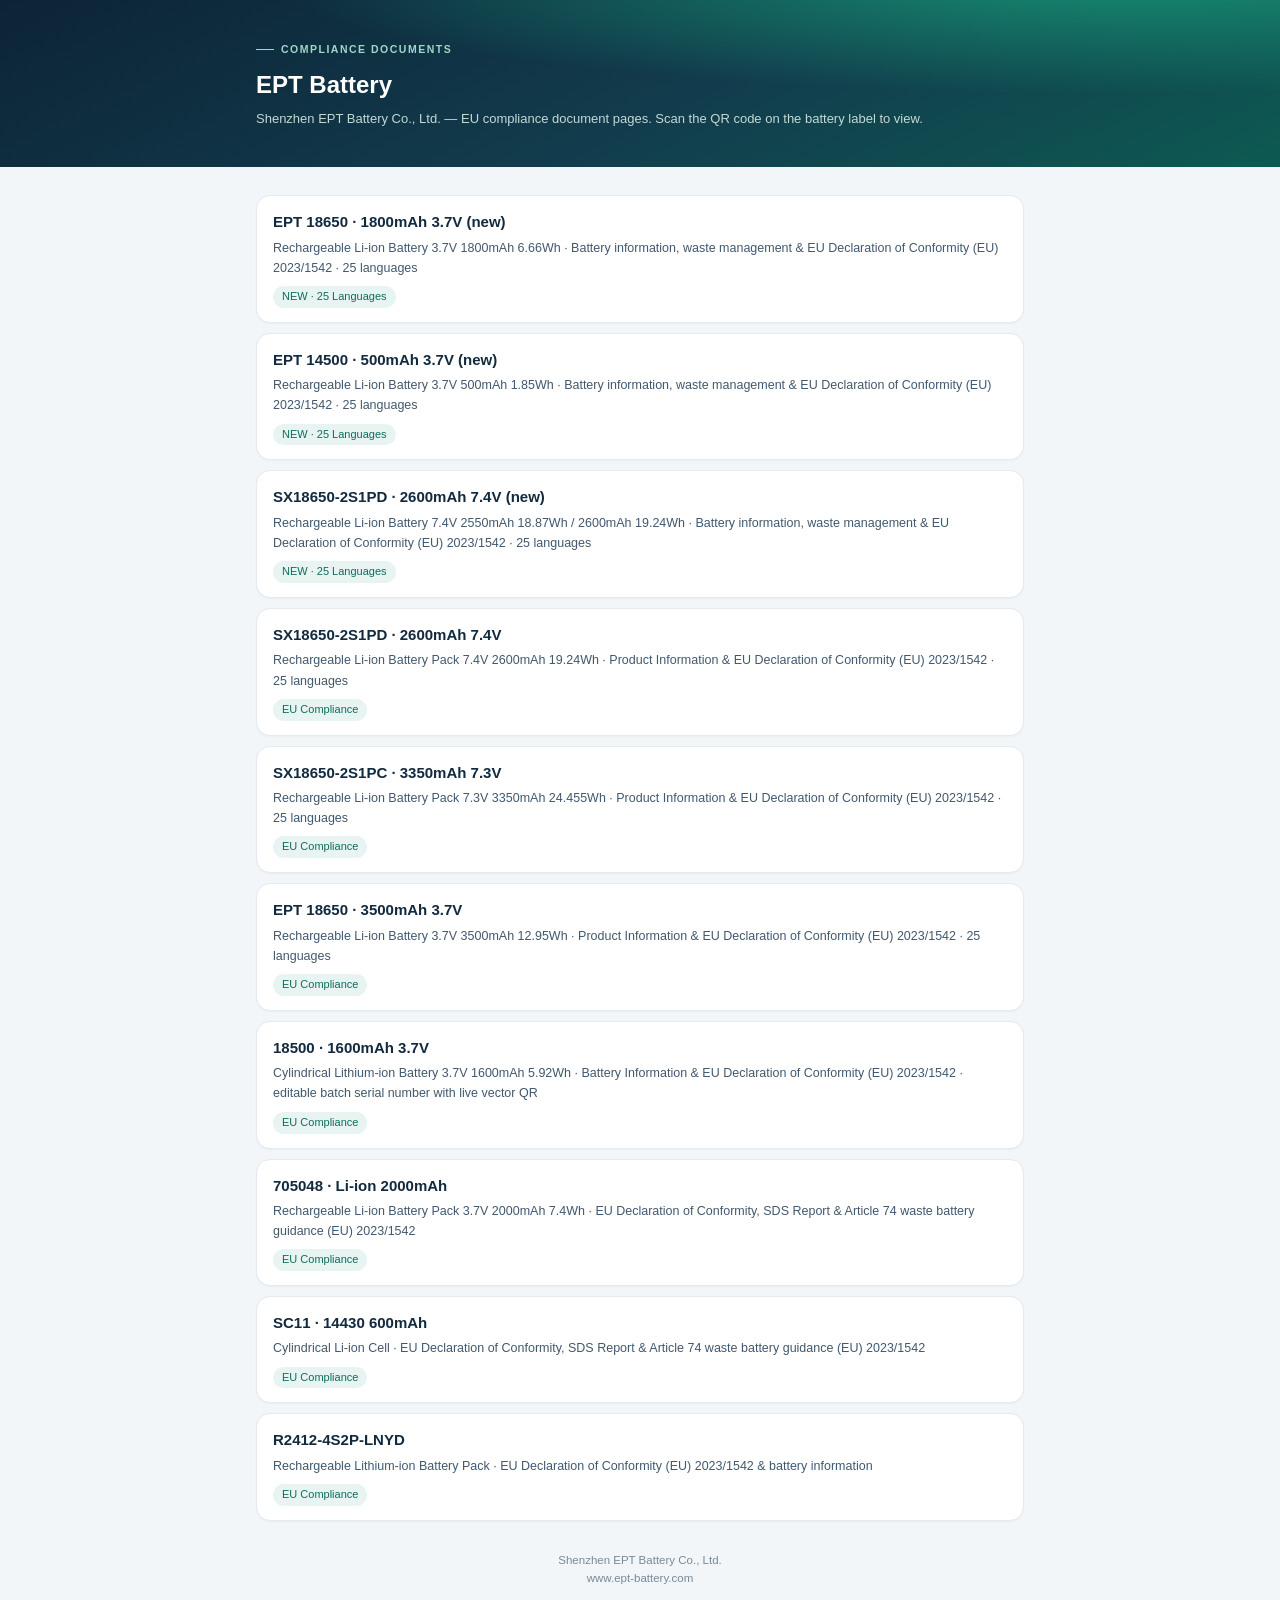
==== commit 09cb2679: "Add 18650-1800mAh 3.7V to model list" ====
--- a/index.html
+++ b/index.html
@@ -54,6 +54,10 @@
 
 <script>
 var DOCS = [
+  {slug:'18650-1800mah-3.7v', model:'EPT 18650 · 1800mAh 3.7V (new)',
+   desc:'Rechargeable Li-ion Battery 3.7V 1800mAh 6.66Wh · Battery information, waste management & EU Declaration of Conformity (EU) 2023/1542 · 25 languages',
+   tag:'NEW · 25 Languages'},
+
   {slug:'14500-500mah-3.7v', model:'EPT 14500 · 500mAh 3.7V (new)',
    desc:'Rechargeable Li-ion Battery 3.7V 500mAh 1.85Wh · Battery information, waste management & EU Declaration of Conformity (EU) 2023/1542 · 25 languages',
    tag:'NEW · 25 Languages'},
